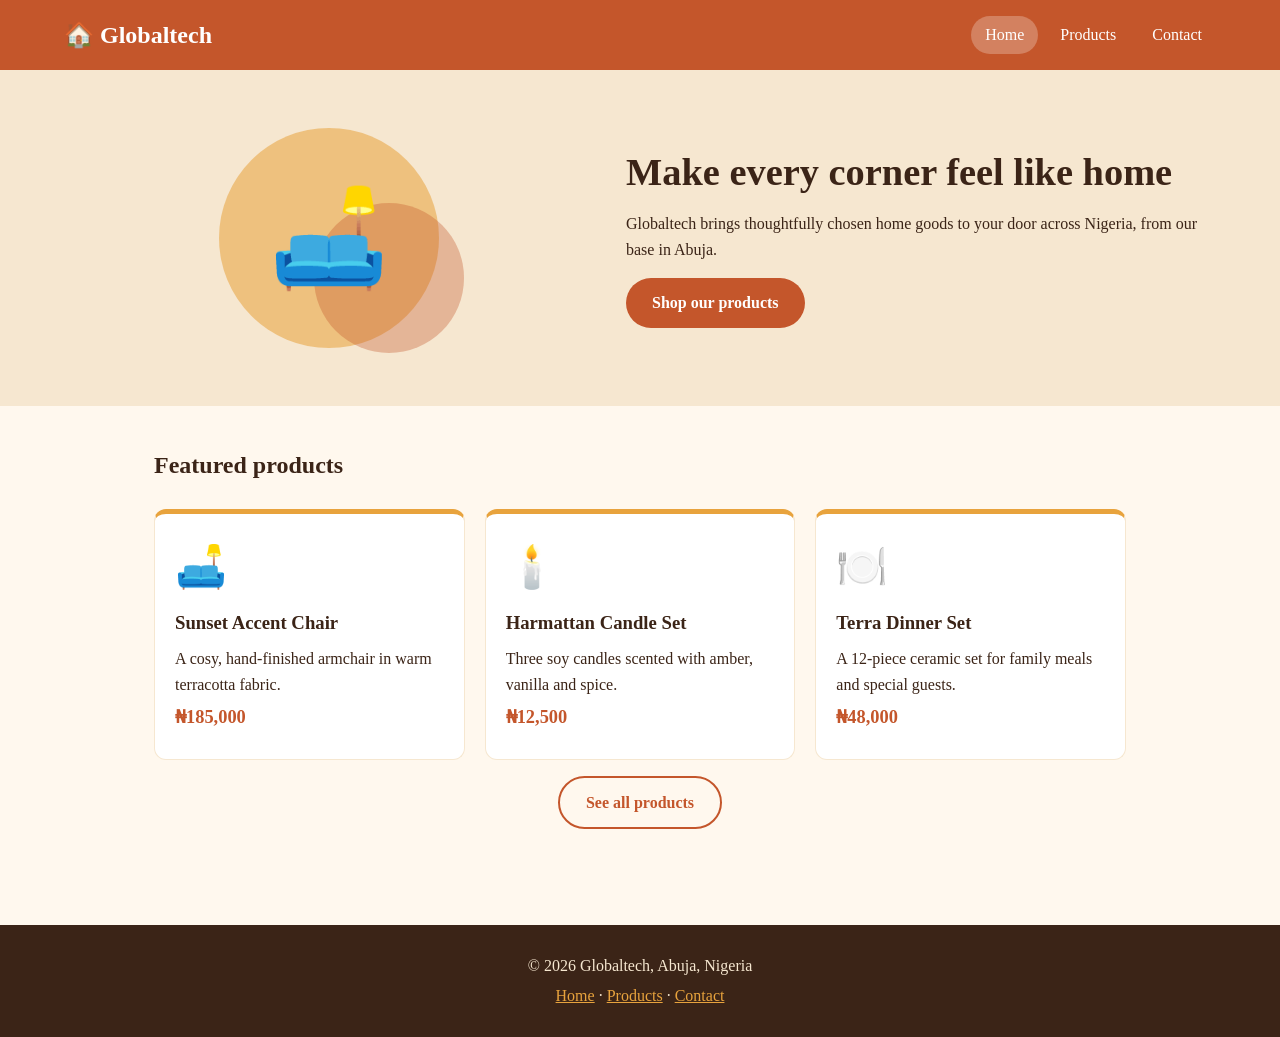
==== p02-s3-bucket/Site/index.html @ 8f4d63fe "geat(p02):S3 Marketing files" ====
<!DOCTYPE html>
<html lang="en">
<head>
  <meta charset="UTF-8">
  <meta name="viewport" content="width=device-width, initial-scale=1">
  <title>Globaltech | Home Goods in Abuja</title>
  <link rel="stylesheet" href="style.css">
</head>
<body>
  <header class="site-header">
    <a class="logo" href="index.html">🏠 Globaltech</a>
    <nav>
      <a href="index.html" class="active">Home</a>
      <a href="products.html">Products</a>
      <a href="contact.html">Contact</a>
    </nav>
  </header>

  <main>
    <section class="hero">
      <div class="hero-art" aria-hidden="true">
        <span class="blob blob-1"></span>
        <span class="blob blob-2"></span>
        <span class="hero-emoji">🛋️</span>
      </div>
      <div class="hero-text">
        <h1>Make every corner feel like home</h1>
        <p>Globaltech brings thoughtfully chosen home goods to your door across Nigeria, from our base in Abuja.</p>
        <a class="button" href="products.html">Shop our products</a>
      </div>
    </section>

    <section class="section">
      <h2>Featured products</h2>
      <div class="grid">
        <article class="card">
          <div class="card-icon" aria-hidden="true">🛋️</div>
          <h3>Sunset Accent Chair</h3>
          <p>A cosy, hand-finished armchair in warm terracotta fabric.</p>
          <p class="price">₦185,000</p>
        </article>
        <article class="card">
          <div class="card-icon" aria-hidden="true">🕯️</div>
          <h3>Harmattan Candle Set</h3>
          <p>Three soy candles scented with amber, vanilla and spice.</p>
          <p class="price">₦12,500</p>
        </article>
        <article class="card">
          <div class="card-icon" aria-hidden="true">🍽️</div>
          <h3>Terra Dinner Set</h3>
          <p>A 12-piece ceramic set for family meals and special guests.</p>
          <p class="price">₦48,000</p>
        </article>
      </div>
      <p class="center"><a class="button button-outline" href="products.html">See all products</a></p>
    </section>
  </main>

  <footer class="site-footer">
    <p>&copy; 2026 Globaltech, Abuja, Nigeria</p>
    <p><a href="index.html">Home</a> · <a href="products.html">Products</a> · <a href="contact.html">Contact</a></p>
  </footer>
</body>
</html>
---- p02-s3-bucket/Site/style.css ----
/* Globaltech shared styles */
:root {
  --cream: #fff8ee;
  --sand: #f6e7d0;
  --terracotta: #c4562b;
  --terracotta-dark: #9e4120;
  --gold: #e8a33d;
  --brown: #3b2417;
  --muted: #7a5c4a;
}

* { box-sizing: border-box; }

body {
  margin: 0;
  font-family: Georgia, "Times New Roman", serif;
  background: var(--cream);
  color: var(--brown);
  line-height: 1.6;
}

a { color: var(--terracotta); }
a:hover { color: var(--terracotta-dark); }

/* Header and navigation */
.site-header {
  display: flex;
  flex-wrap: wrap;
  align-items: center;
  justify-content: space-between;
  gap: 12px;
  padding: 16px 5%;
  background: var(--terracotta);
}

.logo {
  color: #fff;
  font-size: 1.5rem;
  font-weight: bold;
  text-decoration: none;
}

.site-header nav { display: flex; flex-wrap: wrap; gap: 8px; }

.site-header nav a {
  color: #fff;
  text-decoration: none;
  padding: 6px 14px;
  border-radius: 20px;
}

.site-header nav a:hover,
.site-header nav a.active { background: rgba(255, 255, 255, 0.25); }

/* Hero */
.hero {
  display: flex;
  flex-wrap: wrap;
  align-items: center;
  gap: 32px;
  padding: 48px 5%;
  background: var(--sand);
}

.hero-text { flex: 1 1 320px; }
.hero-text h1 { font-size: 2.4rem; line-height: 1.2; margin: 0 0 12px; }

.hero-art {
  position: relative;
  flex: 1 1 260px;
  min-height: 240px;
  display: flex;
  align-items: center;
  justify-content: center;
}

.blob { position: absolute; border-radius: 50%; }
.blob-1 { width: 220px; height: 220px; background: var(--gold); opacity: 0.55; }
.blob-2 { width: 150px; height: 150px; background: var(--terracotta); opacity: 0.35; transform: translate(60px, 40px); }
.hero-emoji { position: relative; font-size: 6rem; }

/* Buttons */
.button {
  display: inline-block;
  padding: 12px 26px;
  background: var(--terracotta);
  color: #fff;
  text-decoration: none;
  border-radius: 28px;
  font-weight: bold;
}

.button:hover { background: var(--terracotta-dark); color: #fff; }

.button-outline {
  background: transparent;
  color: var(--terracotta);
  border: 2px solid var(--terracotta);
}

.button-outline:hover { background: var(--terracotta); color: #fff; }

/* Sections and cards */
.section { padding: 40px 5%; max-width: 1100px; margin: 0 auto; }
.section h1, .section h2 { margin-top: 0; }
.lead { color: var(--muted); font-size: 1.1rem; }
.center { text-align: center; }

.grid {
  display: grid;
  grid-template-columns: repeat(auto-fit, minmax(240px, 1fr));
  gap: 20px;
  margin-top: 24px;
}

.card {
  background: #fff;
  border: 1px solid var(--sand);
  border-top: 5px solid var(--gold);
  border-radius: 12px;
  padding: 20px;
}

.card h3 { margin: 8px 0; }
.card p { margin: 6px 0; }
.card-icon { font-size: 2.6rem; }
.price { font-weight: bold; color: var(--terracotta); font-size: 1.15rem; }

/* Error page */
.error-box { padding-top: 64px; padding-bottom: 64px; }
.error-art { font-size: 5rem; }

/* Footer */
.site-footer {
  margin-top: 40px;
  padding: 24px 5%;
  background: var(--brown);
  color: var(--sand);
  text-align: center;
}

.site-footer a { color: var(--gold); }
.site-footer p { margin: 4px 0; }

/* Small screens */
@media (max-width: 600px) {
  .site-header { justify-content: center; }
  .hero-text h1 { font-size: 1.8rem; }
  .hero { padding: 32px 5%; }
}
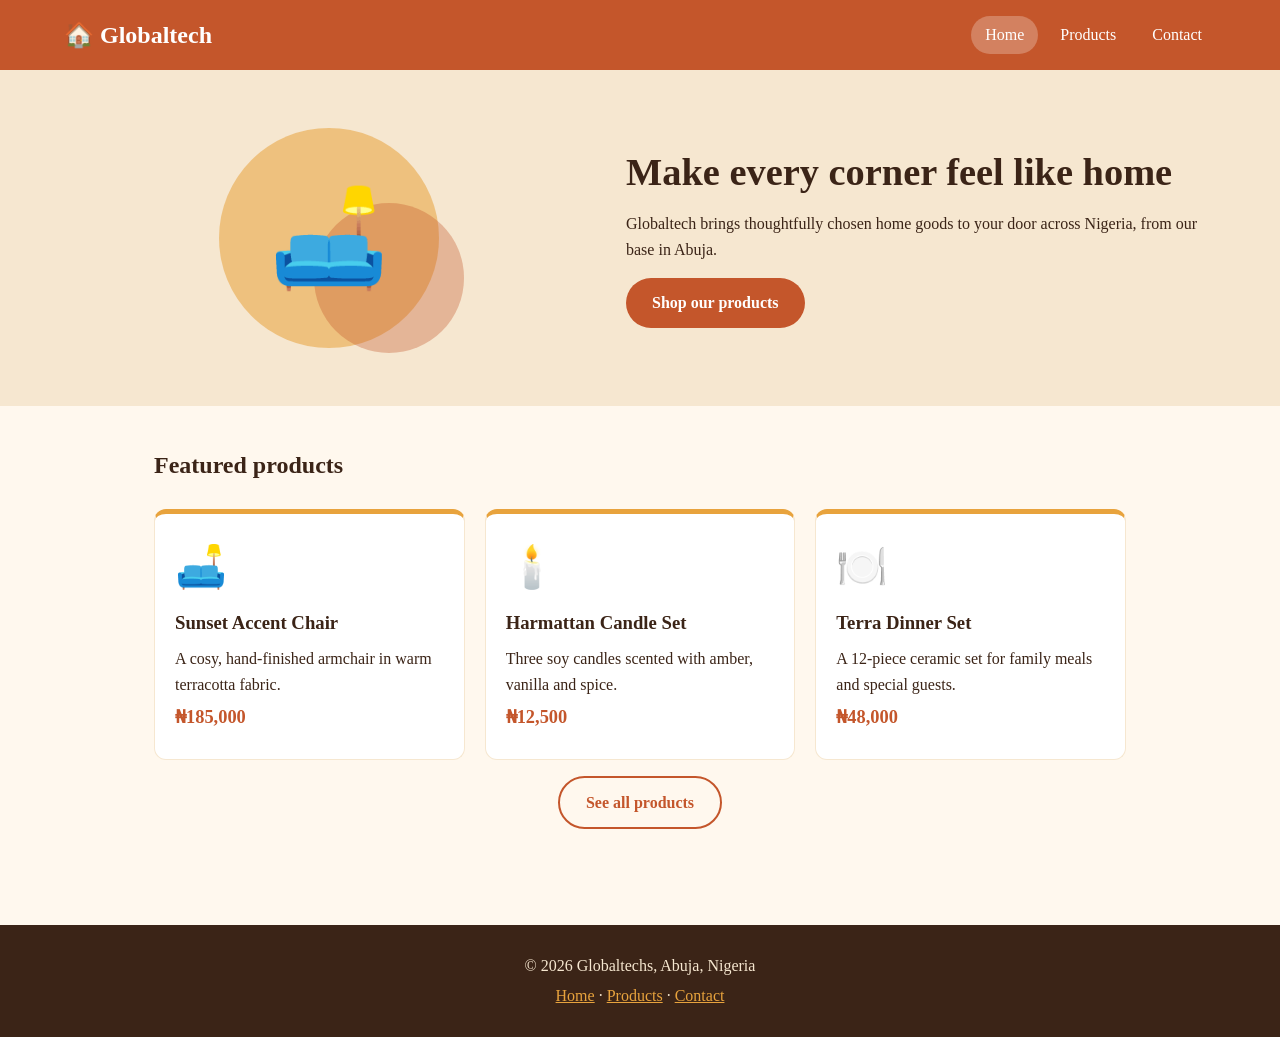
==== commit 422697fb: "feat(p02):S3 Marketing files" ====
--- a/p02-s3-bucket/Site/index.html
+++ b/p02-s3-bucket/Site/index.html
@@ -57,7 +57,7 @@
   </main>
 
   <footer class="site-footer">
-    <p>&copy; 2026 Globaltech, Abuja, Nigeria</p>
+    <p>&copy; 2026 Globaltechs, Abuja, Nigeria</p>
     <p><a href="index.html">Home</a> · <a href="products.html">Products</a> · <a href="contact.html">Contact</a></p>
   </footer>
 </body>
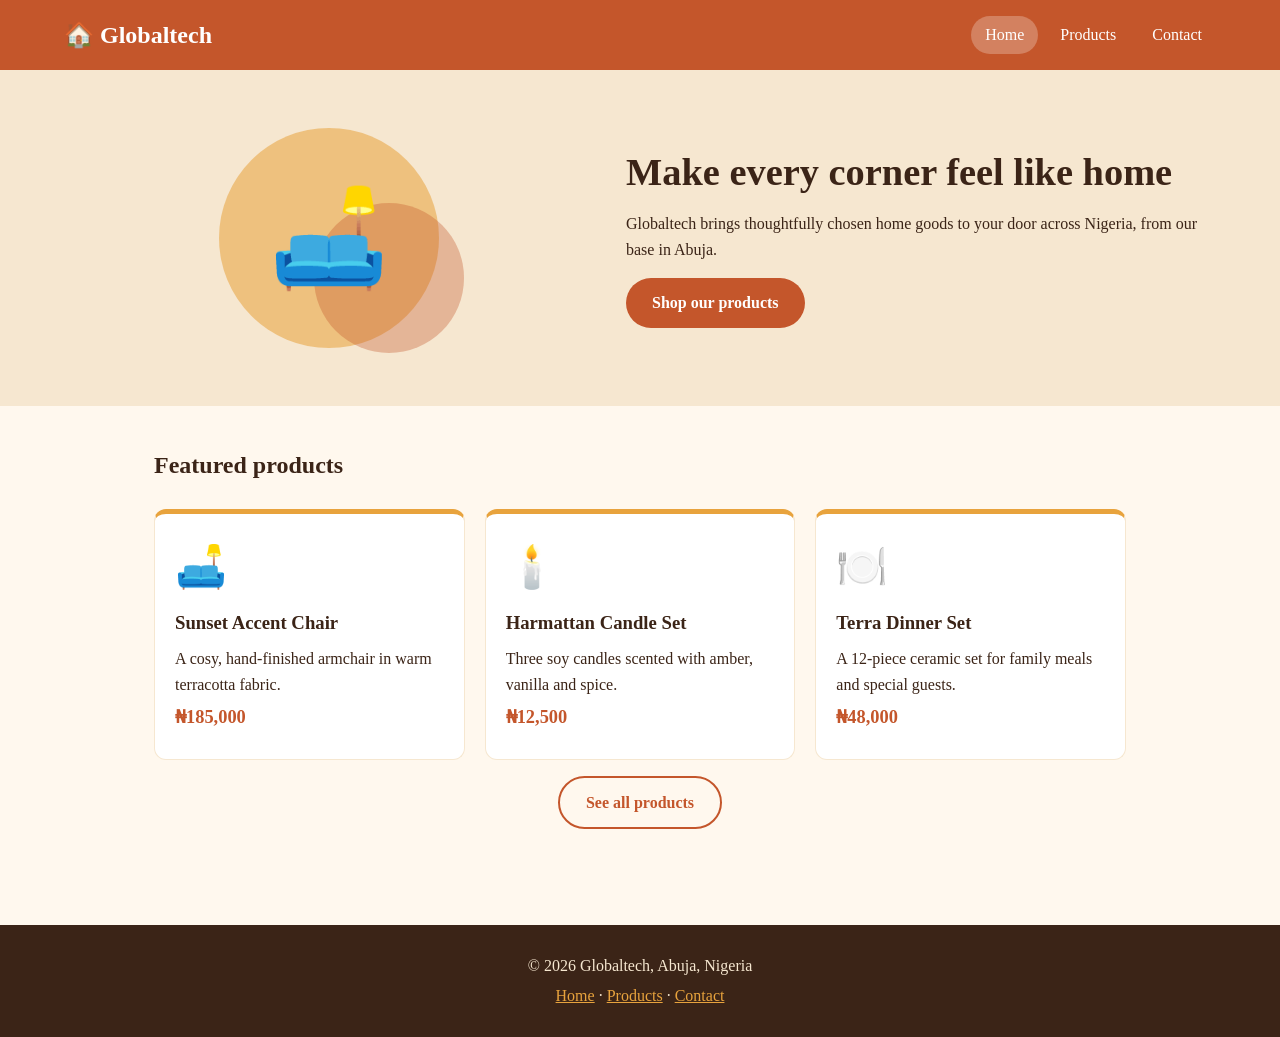
==== commit 07078d71: "feat(p02):S3 Marketing files" ====
--- a/p02-s3-bucket/Site/index.html
+++ b/p02-s3-bucket/Site/index.html
@@ -57,7 +57,7 @@
   </main>
 
   <footer class="site-footer">
-    <p>&copy; 2026 Globaltechs, Abuja, Nigeria</p>
+    <p>&copy; 2026 Globaltech, Abuja, Nigeria</p>
     <p><a href="index.html">Home</a> · <a href="products.html">Products</a> · <a href="contact.html">Contact</a></p>
   </footer>
 </body>
